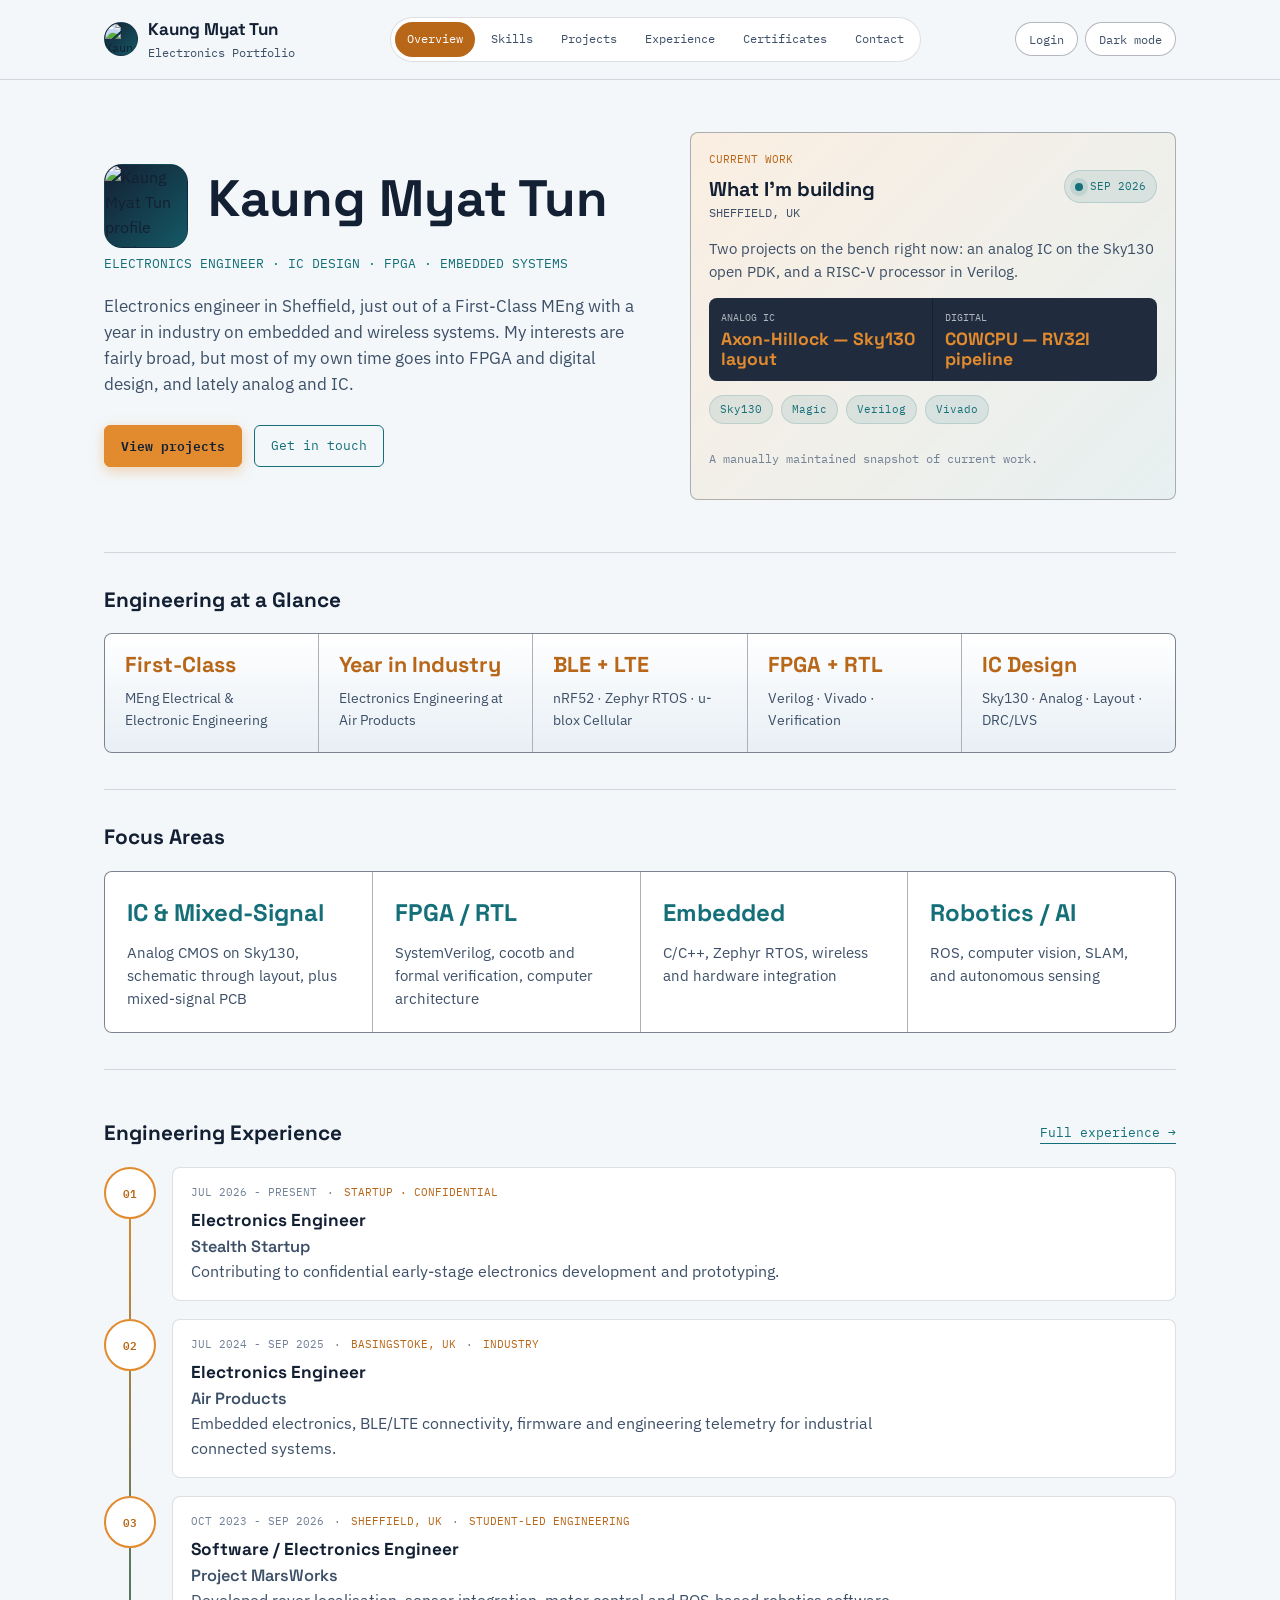
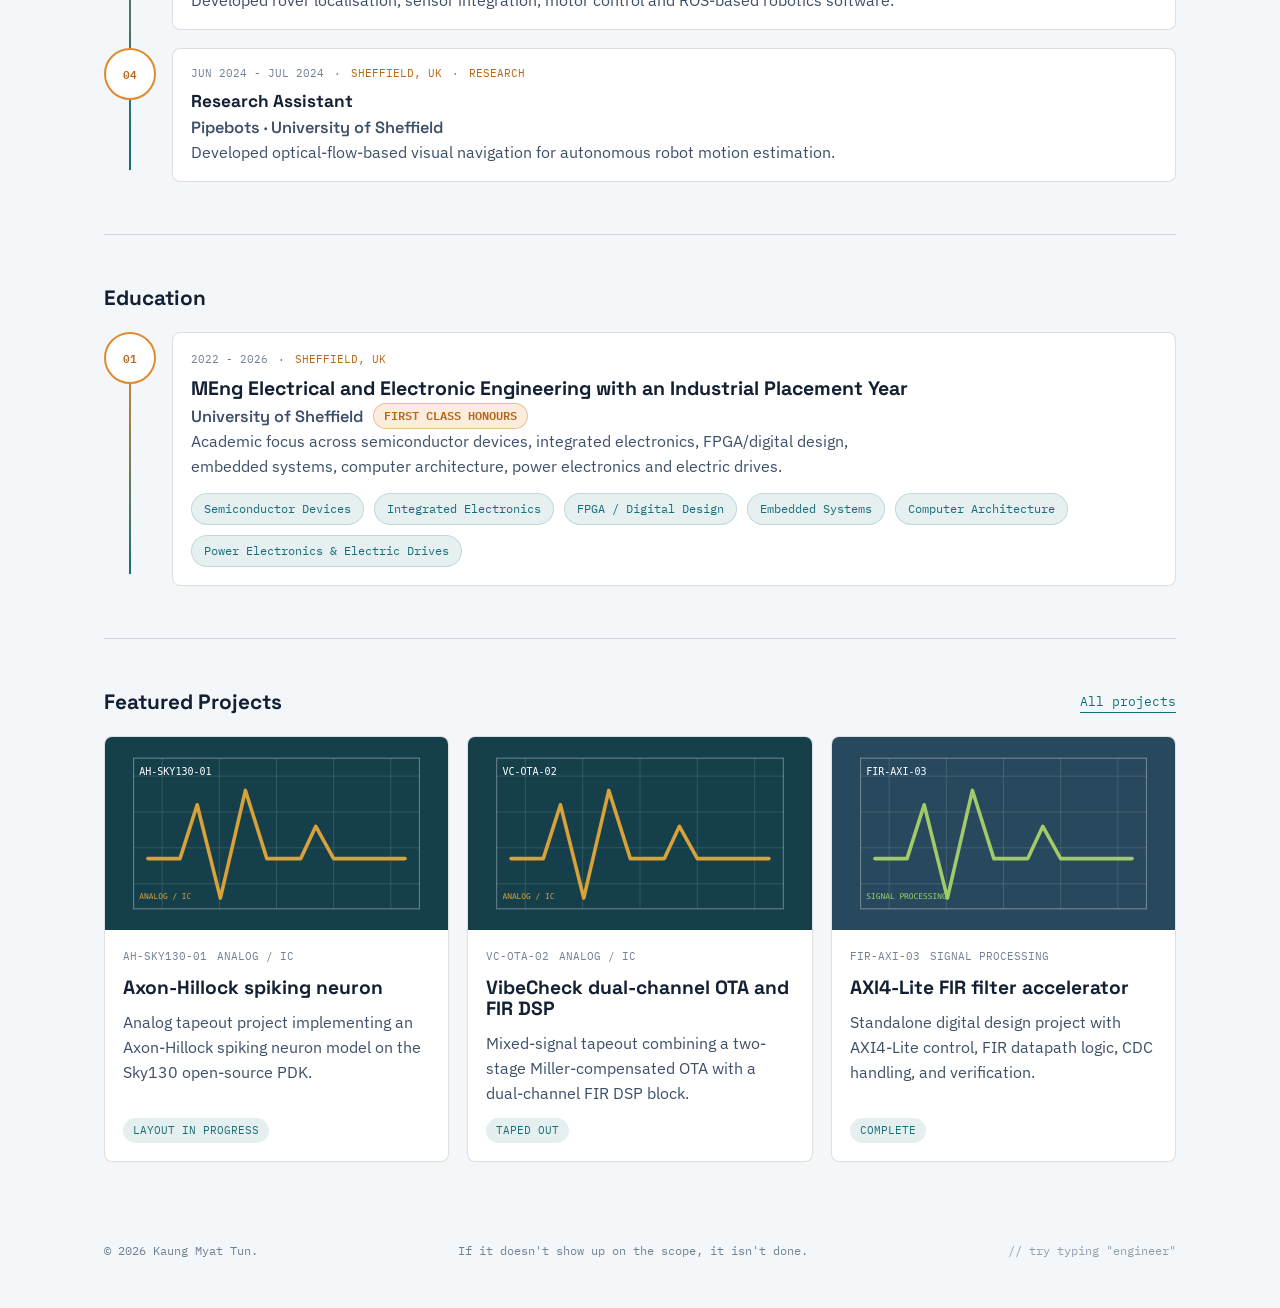
==== index.html @ 473388eb "Update portfolio website" ====
<!DOCTYPE html>
<html lang="en">
<head>
<meta charset="UTF-8">
<script>
  (function () {
    var stored = localStorage.getItem("portfolio-theme");
    var prefersDark = window.matchMedia && window.matchMedia("(prefers-color-scheme: dark)").matches;
    document.documentElement.setAttribute("data-theme", stored || (prefersDark ? "dark" : "light"));
    if (localStorage.getItem("portfolio-engineer-mode") === "true") {
      document.documentElement.setAttribute("data-engineer-mode", "true");
    }
  })();
</script>
<meta name="viewport" content="width=device-width, initial-scale=1.0">
<title>Kaung Myat Tun | Electronics & Embedded Systems Engineer</title>
<meta name="description" content="Portfolio of Kaung Myat Tun: embedded electronics, PCB hardware, intelligent sensing, FPGA, and AI/data systems.">
<link rel="icon" id="favicon" href="">
<link rel="preconnect" href="https://fonts.googleapis.com">
<link rel="preconnect" href="https://fonts.gstatic.com" crossorigin>
<link href="https://fonts.googleapis.com/css2?family=Space+Grotesk:wght@400;500;600;700&family=IBM+Plex+Sans:wght@400;500;600&family=IBM+Plex+Mono:wght@400;500;600&display=swap" rel="stylesheet">
<link rel="stylesheet" href="style.css">
<script type="speculationrules">
{
  "prerender": [
    {
      "where": {
        "and": [
          { "href_matches": "/*" },
          { "not": { "href_matches": "/admin/*" } }
        ]
      },
      "eagerness": "moderate"
    }
  ]
}
</script>
</head>
<body data-page="overview">

<header class="masthead">
  <div class="masthead-inner">
    <a class="brand" href="index.html">
      <span class="brand-avatar">
        <img class="profile-photo" src="" alt="" data-profile-hero-photo hidden>
        <span class="profile-photo-placeholder" data-profile-hero-initials>KMT</span>
      </span>
      <span class="brand-text">
        <span class="part-number">Kaung Myat Tun</span>
        <span>Electronics Portfolio</span>
      </span>
    </a>
    <nav class="tab-nav" aria-label="Primary portfolio pages">
      <a class="nav-tab" href="index.html" data-page-link="overview">Overview</a>
      <a class="nav-tab" href="skills.html" data-page-link="skills">Skills</a>
      <a class="nav-tab" href="projects.html" data-page-link="projects">Projects</a>
      <a class="nav-tab" href="experience.html" data-page-link="experience">Experience</a>
      <a class="nav-tab" href="certificates.html" data-page-link="certificates">Certificates</a>
      <a class="nav-tab" href="contact.html" data-page-link="contact">Contact</a>
    </nav>
    <div class="masthead-right">
      <button type="button" class="theme-toggle" data-theme-toggle aria-pressed="false">Dark mode</button>
    </div>
  </div>
</header>

<main>
  <section class="section section-hero">
    <div class="hero-grid">
      <div class="hero-copy">
        <div class="hero-name-row">
          <span class="hero-avatar">
            <img class="profile-photo" src="" alt="" data-profile-hero-photo hidden>
            <span class="profile-photo-placeholder" data-profile-hero-initials>KMT</span>
            <label class="photo-upload-btn photo-upload-btn-compact" data-hero-photo-upload-btn hidden>
              &#9998;
              <input type="file" accept="image/*" data-hero-photo-upload>
            </label>
          </span>
          <h1 data-profile-name>Kaung Myat Tun</h1>
        </div>
        <span class="upload-status" data-hero-photo-status></span>
        <p class="role" data-profile-role>Electronics Engineer · IC Design · FPGA · Embedded Systems</p>
        <p class="lede" data-profile-summary>
          Electronics engineer in Sheffield, just out of a First-Class MEng with a year in industry on
          embedded and wireless systems. My interests are fairly broad, but most of my own time goes into
          FPGA and digital design, and lately analog and IC.
        </p>
        <p class="lede lede-why" data-profile-why></p>
        <div class="hero-actions">
          <a href="projects.html" class="btn btn-primary">View projects</a>
          <a href="contact.html" class="btn btn-ghost">Get in touch</a>
        </div>
      </div>
      <div class="hero-signal-card">
        <div class="monitor-header">
          <div class="signal-profile-copy">
            <span class="feature-tag">Current work</span>
            <h2>What I&rsquo;m building</h2>
            <p data-profile-location>Sheffield, UK</p>
          </div>
          <div class="monitor-status">
            <span class="status-dot"></span>
            <span>Sep 2026</span>
          </div>
        </div>

        <p class="hero-card-lede">Two projects on the bench right now: an analog IC on the Sky130 open PDK, and a RISC-V processor in Verilog.</p>

        <div class="telemetry-panel telemetry-panel-grid">
          <div class="telemetry-row">
            <span>Analog IC</span>
            <strong>Axon-Hillock &mdash; Sky130 layout</strong>
          </div>
          <div class="telemetry-row">
            <span>Digital</span>
            <strong>COWCPU &mdash; RV32I pipeline</strong>
          </div>
        </div>

        <div class="monitor-stack">
          <span>Sky130</span>
          <span>Magic</span>
          <span>Verilog</span>
          <span>Vivado</span>
        </div>
        <p class="table-footnote">A manually maintained snapshot of current work.</p>
      </div>
    </div>
  </section>

  <section class="section section-compact">
    <h2>Engineering at a Glance</h2>
    <div class="proof-strip">
      <article class="proof-item">
        <span class="proof-value">First-Class</span>
        <span class="proof-label">MEng Electrical &amp; Electronic Engineering</span>
      </article>
      <article class="proof-item">
        <span class="proof-value">Year in Industry</span>
        <span class="proof-label">Electronics Engineering at Air Products</span>
      </article>
      <article class="proof-item">
        <span class="proof-value">BLE + LTE</span>
        <span class="proof-label">nRF52 &middot; Zephyr RTOS &middot; u-blox Cellular</span>
      </article>
      <article class="proof-item">
        <span class="proof-value">FPGA + RTL</span>
        <span class="proof-label">Verilog &middot; Vivado &middot; Verification</span>
      </article>
      <article class="proof-item">
        <span class="proof-value">IC Design</span>
        <span class="proof-label">Sky130 &middot; Analog &middot; Layout &middot; DRC/LVS</span>
      </article>
    </div>
  </section>

  <section class="section section-compact">
    <h2>Focus Areas</h2>
    <div class="metrics-grid">
      <article class="metric">
        <span class="metric-value">IC &amp; Mixed-Signal</span>
        <span class="metric-label">Analog CMOS on Sky130, schematic through layout, plus mixed-signal PCB</span>
      </article>
      <article class="metric">
        <span class="metric-value">FPGA / RTL</span>
        <span class="metric-label">SystemVerilog, cocotb and formal verification, computer architecture</span>
      </article>
      <article class="metric">
        <span class="metric-value">Embedded</span>
        <span class="metric-label">C/C++, Zephyr RTOS, wireless and hardware integration</span>
      </article>
      <article class="metric">
        <span class="metric-value">Robotics / AI</span>
        <span class="metric-label">ROS, computer vision, SLAM, and autonomous sensing</span>
      </article>
    </div>
  </section>

  <section class="section">
    <div class="section-head">
      <div>
        <h2>Engineering Experience</h2>
      </div>
      <a class="inline-link" href="experience.html">Full experience &rarr;</a>
    </div>
    <div class="timeline-list timeline-list-compact" data-overview-timeline></div>
  </section>

  <section class="section">
    <div class="section-head">
      <div>
        <h2>Education</h2>
      </div>
    </div>
    <div class="timeline-list" data-education-list></div>
  </section>

  <section class="section">
    <div class="section-head">
      <div>
        <h2>Featured Projects</h2>
      </div>
      <a class="inline-link" href="projects.html">All projects</a>
    </div>
    <div class="project-grid project-grid-compact" data-featured-projects></div>
  </section>
</main>

<footer class="footer">
  <span>&copy; 2026 Kaung Myat Tun.</span>
  <span>If it doesn't show up on the scope, it isn't done.</span>
  <span class="footer-hint">// try typing "engineer"</span>
</footer>

<script src="data.js"></script>
<script src="script.js"></script>
</body>
</html>
---- style.css ----
:root {
  --bg: #F3F7FA;
  --surface: #FFFFFF;
  --surface-2: #E8EFF5;
  --ink: #132033;
  --ink-soft: #3D5068;
  --muted: #728196;
  --line: rgba(22, 32, 51, 0.14);
  --line-strong: rgba(22, 32, 51, 0.32);
  --accent: #E28A2E;
  --accent-deep: #B86618;
  --teal: #156F78;
  --danger: #A94332;
  --scope-bg: #EDF4F7;
  --panel-dark: #132033;
  --panel-ink: #F3F7FA;
  --max-width: 1120px;
  --font-display: "Space Grotesk", sans-serif;
  --font-body: "IBM Plex Sans", sans-serif;
  --font-mono: "IBM Plex Mono", monospace;
  color-scheme: light;
}

@media (prefers-color-scheme: dark) {
  :root:not([data-theme="light"]) {
    --bg: #0A0F1A;
    --surface: #101827;
    --surface-2: #182238;
    --ink: #E7EEF6;
    --ink-soft: #AEBBCF;
    --muted: #7C8AA0;
    --line: rgba(231, 238, 246, 0.1);
    --line-strong: rgba(231, 238, 246, 0.24);
    --accent: #F2A93C;
    --accent-deep: #F0A020;
    --teal: #4DD0C7;
    --danger: #E2695A;
    --scope-bg: #0C1524;
    color-scheme: dark;
  }
}

:root[data-theme="dark"] {
  --bg: #0A0F1A;
  --surface: #101827;
  --surface-2: #182238;
  --ink: #E7EEF6;
  --ink-soft: #AEBBCF;
  --muted: #7C8AA0;
  --line: rgba(231, 238, 246, 0.1);
  --line-strong: rgba(231, 238, 246, 0.24);
  --accent: #F2A93C;
  --accent-deep: #F0A020;
  --teal: #4DD0C7;
  --danger: #E2695A;
  --scope-bg: #0C1524;
  color-scheme: dark;
}

:root[data-engineer-mode="true"] {
  --bg: #05070A;
  --surface: #0A120C;
  --surface-2: #0F1A11;
  --ink: #6FFFA6;
  --ink-soft: #4CD98A;
  --muted: #2E8F5C;
  --line: rgba(111, 255, 166, 0.18);
  --line-strong: rgba(111, 255, 166, 0.4);
  --accent: #6FFFA6;
  --accent-deep: #35C77A;
  --teal: #4CD98A;
  --danger: #FF5C5C;
  --scope-bg: #050A06;
  --panel-dark: #05070A;
  --panel-ink: #6FFFA6;
  color-scheme: dark;
}

:root[data-engineer-mode="true"] body,
:root[data-engineer-mode="true"] h1,
:root[data-engineer-mode="true"] h2,
:root[data-engineer-mode="true"] h3 {
  font-family: var(--font-mono);
}

.engineer-scanlines {
  background: repeating-linear-gradient(
    0deg,
    rgba(0, 0, 0, 0.18) 0px,
    rgba(0, 0, 0, 0.18) 1px,
    transparent 1px,
    transparent 2px
  );
  inset: 0;
  opacity: 0;
  pointer-events: none;
  position: fixed;
  transition: opacity 0.2s ease;
  z-index: 9998;
}

:root[data-engineer-mode="true"] .engineer-scanlines {
  opacity: 1;
}

.engineer-exit {
  background: var(--panel-dark);
  border: 1px solid rgba(111, 255, 166, 0.4);
  border-radius: 999px;
  bottom: 20px;
  color: var(--panel-ink);
  cursor: pointer;
  display: none;
  font-family: var(--font-mono);
  font-size: 12px;
  padding: 9px 16px;
  position: fixed;
  right: 20px;
  z-index: 9999;
}

:root[data-engineer-mode="true"] .engineer-exit {
  display: inline-flex;
}

.engineer-boot-overlay {
  align-items: center;
  background: #05070A;
  color: #6FFFA6;
  display: flex;
  flex-direction: column;
  font-family: var(--font-mono);
  font-size: 14px;
  gap: 6px;
  inset: 0;
  justify-content: center;
  position: fixed;
  z-index: 10000;
}

.engineer-boot-overlay p {
  margin: 0;
}

body {
  transition: background-color 0.15s ease, color 0.15s ease;
}

/* Smooth cross-fade between full page navigations (Overview -> Skills ->
   Projects etc.) on browsers that support it. No JS, no SPA rewrite --
   unsupported browsers just get the normal instant navigation, same as
   before. */
@view-transition {
  navigation: auto;
}

::view-transition-old(root),
::view-transition-new(root) {
  animation-duration: 0.22s;
  animation-timing-function: ease;
}

* {
  box-sizing: border-box;
}

[hidden] {
  display: none !important;
}

.sr-only {
  border: 0;
  clip: rect(0, 0, 0, 0);
  height: 1px;
  margin: -1px;
  overflow: hidden;
  padding: 0;
  position: absolute;
  width: 1px;
}

html {
  scroll-behavior: smooth;
}

body {
  margin: 0;
  background: var(--bg);
  color: var(--ink);
  font-family: var(--font-body);
  font-size: 16px;
  line-height: 1.55;
  -webkit-font-smoothing: antialiased;
}

img {
  max-width: 100%;
}

a {
  color: var(--teal);
  text-decoration: none;
  border-bottom: 1px solid currentColor;
}

a:hover {
  color: var(--accent-deep);
}

a:focus-visible,
button:focus-visible,
input:focus-visible,
textarea:focus-visible,
select:focus-visible {
  outline: 2px solid var(--accent);
  outline-offset: 3px;
}

.masthead {
  background: color-mix(in srgb, var(--bg) 94%, transparent);
  border-bottom: 1px solid var(--line);
  position: sticky;
  top: 0;
  z-index: 20;
  backdrop-filter: blur(12px);
}

.masthead-inner {
  max-width: var(--max-width);
  margin: 0 auto;
  padding: 16px 24px;
  display: flex;
  align-items: center;
  justify-content: space-between;
  gap: 22px;
  font-family: var(--font-mono);
  font-size: 12px;
  color: var(--ink-soft);
}

.brand {
  align-items: center;
  display: flex;
  gap: 10px;
  color: var(--ink);
  border: 0;
  min-width: 190px;
}

.brand-avatar {
  aspect-ratio: 1;
  background:
    linear-gradient(135deg, rgba(19, 32, 51, 0.94), rgba(21, 111, 120, 0.72)),
    var(--panel-dark);
  border: 1px solid var(--line);
  border-radius: 999px;
  display: grid;
  flex: 0 0 auto;
  grid-template-columns: 1fr;
  grid-template-rows: 1fr;
  overflow: hidden;
  place-items: center;
  width: 34px;
}

.brand-avatar .profile-photo {
  grid-area: 1 / 1;
  height: 100%;
  object-fit: cover;
  width: 100%;
}

.brand-avatar .profile-photo-placeholder {
  border-color: rgba(255, 255, 255, 0.34);
  color: var(--panel-ink);
  font-size: 0.7rem;
  grid-area: 1 / 1;
  height: 100%;
  width: 100%;
}

.brand-text {
  display: flex;
  flex-direction: column;
  gap: 2px;
}

.brand-text span:last-child {
  color: var(--ink-soft);
}

.part-number {
  font-family: var(--font-display);
  font-size: 17px;
  font-weight: 700;
}

.masthead-mid {
  color: var(--muted);
  text-align: center;
}

.masthead-right a {
  border: 1px solid var(--line-strong);
  border-radius: 999px;
  color: var(--ink-soft);
  display: inline-flex;
  min-height: 34px;
  align-items: center;
  padding: 7px 13px;
}

.tab-nav {
  margin: 0;
  padding: 4px;
  display: flex;
  gap: 4px;
  overflow-x: auto;
  border: 1px solid var(--line);
  border-radius: 999px;
  background: var(--surface);
  scrollbar-width: thin;
}

.nav-tab {
  border: 0;
  border-radius: 999px;
  color: var(--ink-soft);
  display: block;
  flex: 0 0 auto;
  font-family: var(--font-mono);
  font-size: 12px;
  padding: 8px 12px;
  transition: background-color 0.15s ease, color 0.15s ease;
}

.nav-tab:hover {
  background: var(--surface-2);
  color: var(--ink);
}

.nav-tab.active,
.nav-tab[aria-current="page"] {
  background: var(--accent-deep);
  color: var(--surface);
}

main {
  max-width: var(--max-width);
  margin: 0 auto;
  padding: 0 24px;
}

.section {
  padding: 52px 0;
  border-bottom: 1px solid var(--line);
}

.section:last-child {
  border-bottom: 0;
}

.section-compact {
  padding: 36px 0;
}

.section-head {
  display: flex;
  align-items: center;
  justify-content: space-between;
  gap: 18px;
  margin-bottom: 22px;
}

h1,
h2,
h3 {
  font-family: var(--font-display);
  line-height: 1.1;
}

h1 {
  font-size: 3.2rem;
  margin: 0 0 14px;
}

.hero-name-row {
  align-items: center;
  display: flex;
  gap: 20px;
}

.hero-name-row h1 {
  margin: 0 0 14px;
}

.hero-avatar {
  aspect-ratio: 1;
  background:
    linear-gradient(135deg, rgba(19, 32, 51, 0.94), rgba(21, 111, 120, 0.72)),
    var(--panel-dark);
  border: 1px solid var(--line);
  border-radius: 18px;
  display: grid;
  flex: 0 0 auto;
  grid-template-columns: 1fr;
  grid-template-rows: 1fr;
  overflow: hidden;
  place-items: center;
  position: relative;
  width: 84px;
}

.hero-avatar .profile-photo {
  grid-area: 1 / 1;
  height: 100%;
  object-fit: cover;
  width: 100%;
}

.hero-avatar .profile-photo-placeholder {
  border-color: rgba(255, 255, 255, 0.34);
  border-radius: 14px;
  color: var(--panel-ink);
  font-size: 1.7rem;
  grid-area: 1 / 1;
  height: 100%;
  width: 100%;
}

h2 {
  font-size: 1.3rem;
  margin: 0;
}

.section > h2:first-child {
  margin-bottom: 22px;
}

h3 {
  font-size: 1.05rem;
  margin: 0;
}

.page-intro {
  max-width: 780px;
}

.role {
  color: var(--teal);
  font-family: var(--font-mono);
  font-size: 13px;
  margin: 0 0 20px;
  text-transform: uppercase;
}

.lede {
  color: var(--ink-soft);
  font-size: 1.04rem;
  margin: 0 0 28px;
  max-width: 66ch;
}

.lede-why {
  border-left: 3px solid rgba(226, 138, 46, 0.45);
  color: var(--ink);
  font-style: italic;
  padding-left: 14px;
}

.timeline-next {
  border-left: 3px solid rgba(21, 111, 120, 0.45);
  color: var(--ink-soft);
  margin: 18px 0 0;
  max-width: 72ch;
  padding-left: 14px;
}

.theme-toggle {
  align-items: center;
  background: var(--surface);
  border: 1px solid var(--line-strong);
  border-radius: 999px;
  color: var(--ink-soft);
  cursor: pointer;
  display: inline-flex;
  font-family: var(--font-mono);
  font-size: 12px;
  gap: 6px;
  min-height: 34px;
  padding: 7px 13px;
}

.theme-toggle:hover {
  background: var(--surface-2);
  color: var(--ink);
}

.hero-grid {
  display: grid;
  grid-template-columns: minmax(0, 1.05fr) minmax(320px, 0.95fr);
  gap: 48px;
  align-items: center;
}

.hero-actions,
.form-actions,
.admin-actions {
  display: flex;
  gap: 12px;
  flex-wrap: wrap;
  align-items: center;
}

.btn {
  appearance: none;
  background: transparent;
  border: 1.5px solid var(--teal);
  border-radius: 6px;
  color: var(--teal);
  cursor: pointer;
  display: inline-flex;
  align-items: center;
  justify-content: center;
  font-family: var(--font-mono);
  font-size: 13px;
  min-height: 42px;
  padding: 10px 16px;
}

.btn-primary {
  background: var(--accent);
  border-color: var(--accent);
  box-shadow: 0 4px 14px rgba(226, 138, 46, 0.35);
  color: var(--panel-dark);
  font-weight: 600;
}

.btn-primary:hover {
  background: var(--teal);
  border-color: var(--teal);
  box-shadow: 0 4px 14px rgba(21, 111, 120, 0.35);
  color: var(--surface);
}

.btn-ghost:hover {
  border-color: var(--teal);
  color: var(--teal);
}

.btn-small {
  font-size: 12px;
  min-height: 34px;
  padding: 7px 11px;
}

.btn-danger {
  border-color: var(--danger);
  color: var(--danger);
}

.btn-danger:hover {
  background: var(--danger);
  color: var(--surface);
}

.inline-link {
  color: var(--teal);
  font-family: var(--font-mono);
  font-size: 13px;
}

.hero-scope {
  background: var(--surface);
  border: 1.5px solid var(--line-strong);
  border-radius: 6px;
  padding: 14px 16px 16px;
}

.hero-profile-card {
  background:
    linear-gradient(135deg, rgba(226, 138, 46, 0.13), rgba(21, 111, 120, 0.1)),
    var(--surface);
  border: 1px solid var(--line-strong);
  border-radius: 8px;
  display: grid;
  gap: 20px;
  padding: 20px;
}

.profile-photo-frame {
  aspect-ratio: 4 / 3;
  background:
    linear-gradient(135deg, rgba(19, 32, 51, 0.92), rgba(21, 111, 120, 0.76)),
    var(--panel-dark);
  border: 1px solid var(--line);
  border-radius: 8px;
  display: grid;
  overflow: hidden;
  place-items: center;
}

.profile-photo {
  display: block;
  height: 100%;
  object-fit: cover;
  width: 100%;
}

.profile-photo-placeholder {
  align-items: center;
  border: 1px solid rgba(255, 255, 255, 0.28);
  border-radius: 999px;
  color: var(--panel-ink);
  display: flex;
  font-family: var(--font-display);
  font-size: clamp(2.6rem, 8vw, 5rem);
  font-weight: 700;
  height: 44%;
  justify-content: center;
  letter-spacing: 0;
  width: 44%;
}

.profile-card-body {
  display: grid;
  gap: 12px;
}

.profile-card-body h2 {
  font-size: 1.55rem;
}

.profile-card-body p {
  color: var(--ink-soft);
  margin: 0;
}

.profile-facts {
  display: flex;
  flex-wrap: wrap;
  gap: 8px;
}

.profile-facts span {
  background: rgba(21, 111, 120, 0.1);
  border: 1px solid rgba(21, 111, 120, 0.16);
  border-radius: 999px;
  color: var(--teal);
  font-family: var(--font-mono);
  font-size: 11px;
  padding: 5px 10px;
}

.hero-signal-card {
  background:
    linear-gradient(135deg, rgba(226, 138, 46, 0.14), rgba(21, 111, 120, 0.1)),
    var(--surface);
  border: 1px solid var(--line-strong);
  border-radius: 8px;
  display: grid;
  gap: 14px;
  padding: 18px;
}

.monitor-header {
  align-items: center;
  display: grid;
  grid-template-columns: minmax(0, 1fr) auto;
  gap: 14px;
}

.signal-profile-copy {
  min-width: 0;
}

.signal-profile-copy h2 {
  font-size: 1.25rem;
  margin-bottom: 4px;
}

.signal-profile-copy p {
  color: var(--ink-soft);
  font-family: var(--font-mono);
  font-size: 12px;
  margin: 0;
  text-transform: uppercase;
}

.monitor-status {
  align-items: center;
  background: rgba(21, 111, 120, 0.1);
  border: 1px solid rgba(21, 111, 120, 0.18);
  border-radius: 999px;
  color: var(--teal);
  display: inline-flex;
  font-family: var(--font-mono);
  font-size: 11px;
  gap: 7px;
  padding: 7px 10px;
  text-transform: uppercase;
  white-space: nowrap;
}

.status-dot {
  background: var(--teal);
  border-radius: 999px;
  box-shadow: 0 0 0 5px rgba(21, 111, 120, 0.12);
  display: block;
  height: 8px;
  width: 8px;
}

.system-flow {
  background: rgba(19, 32, 51, 0.04);
  border: 1px solid var(--line);
  border-radius: 8px;
  display: grid;
  gap: 1px;
  grid-template-columns: repeat(5, minmax(0, 1fr));
  overflow: hidden;
}

.system-node {
  background: var(--surface);
  display: grid;
  gap: 3px;
  min-height: 82px;
  padding: 13px 12px;
  position: relative;
}

.system-node::after {
  background: var(--line);
  content: "";
  height: 2px;
  position: absolute;
  right: -1px;
  top: 50%;
  width: 12px;
}

.system-node:last-child::after {
  display: none;
}

.system-node span {
  color: var(--accent-deep);
  font-family: var(--font-mono);
  font-size: 10px;
}

.system-node strong {
  color: var(--ink);
  font-family: var(--font-display);
  font-size: 1rem;
}

.system-node em {
  color: var(--muted);
  font-family: var(--font-mono);
  font-size: 10px;
  font-style: normal;
  text-transform: uppercase;
}

.system-node.active {
  background: linear-gradient(180deg, rgba(226, 138, 46, 0.14), rgba(21, 111, 120, 0.08)), var(--surface);
}

.system-node.active strong {
  color: var(--accent-deep);
}

.monitor-grid {
  display: grid;
  grid-template-columns: minmax(160px, 0.46fr) minmax(0, 1fr);
  gap: 14px;
  align-items: stretch;
}

.hero-card-lede {
  color: var(--ink-soft);
  font-size: 0.95rem;
  margin: 0;
}

.telemetry-panel {
  background: var(--panel-dark);
  border-radius: 8px;
  color: var(--panel-ink);
  display: grid;
  gap: 1px;
  overflow: hidden;
}

.telemetry-panel-grid {
  grid-template-columns: repeat(2, minmax(0, 1fr));
}

@media (max-width: 560px) {
  .telemetry-panel-grid {
    grid-template-columns: 1fr;
  }
}

.telemetry-row {
  background: rgba(255, 255, 255, 0.055);
  display: grid;
  gap: 5px;
  min-height: 64px;
  padding: 12px;
}

.telemetry-row span {
  color: rgba(243, 247, 250, 0.68);
  font-family: var(--font-mono);
  font-size: 10px;
  text-transform: uppercase;
}

.telemetry-row strong {
  color: var(--accent);
  font-family: var(--font-display);
  font-size: 1.1rem;
  line-height: 1.1;
}

.signal-panel {
  background: var(--surface);
  border: 1px solid var(--line);
  border-radius: 8px;
  padding: 13px;
}

.signal-panel-head {
  color: var(--muted);
  display: flex;
  justify-content: space-between;
  gap: 12px;
  font-family: var(--font-mono);
  font-size: 11px;
  margin-bottom: 10px;
  text-transform: uppercase;
}

.signal-panel-head span:last-child {
  color: var(--accent-deep);
  font-weight: 600;
}

.signal-visual {
  aspect-ratio: 16 / 9;
  border: 1px solid var(--line-strong);
  border-radius: 8px;
  display: block;
  width: 100%;
}

.live-wave {
  fill: none;
  filter: drop-shadow(0 0 3px rgba(226, 138, 46, 0.35));
  stroke: var(--accent);
  stroke-linecap: round;
  stroke-linejoin: round;
  stroke-width: 3;
}

.live-wave-fill {
  fill: rgba(226, 138, 46, 0.12);
}

.spectrum-bar {
  fill: url(#signal-fill);
  opacity: 0.82;
}

.signal-metrics {
  color: var(--ink-soft);
  display: flex;
  flex-wrap: wrap;
  gap: 8px;
  font-family: var(--font-mono);
  font-size: 11px;
  justify-content: space-between;
  margin-top: 10px;
  text-transform: uppercase;
}

.monitor-stack {
  display: flex;
  flex-wrap: wrap;
  gap: 8px;
}

.monitor-stack span {
  background: rgba(21, 111, 120, 0.1);
  border: 1px solid rgba(21, 111, 120, 0.16);
  border-radius: 999px;
  color: var(--teal);
  font-family: var(--font-mono);
  font-size: 11px;
  padding: 5px 10px;
}

.scope-label {
  color: var(--muted);
  font-family: var(--font-mono);
  font-size: 11px;
  margin-bottom: 9px;
}

.scope {
  aspect-ratio: 2 / 1;
  border: 1px solid var(--line-strong);
  display: block;
  width: 100%;
}

.spike-trace {
  filter: drop-shadow(0 0 2px rgba(201, 130, 45, 0.45));
}

.scope-readout {
  color: var(--ink-soft);
  display: flex;
  justify-content: space-between;
  font-family: var(--font-mono);
  font-size: 12px;
  margin-top: 10px;
}

#vm-readout,
.scope-status,
.scope-status.firing {
  color: var(--accent-deep);
  font-weight: 600;
}

.metrics-grid {
  display: grid;
  grid-template-columns: repeat(4, minmax(0, 1fr));
  gap: 1px;
  background: var(--line-strong);
  border: 1px solid var(--line-strong);
  border-radius: 8px;
  overflow: hidden;
}

.metric {
  background: var(--surface);
  min-height: 126px;
  padding: 22px;
}

.metric-value {
  color: var(--teal);
  display: block;
  font-family: var(--font-display);
  font-size: 1.5rem;
  font-weight: 700;
  margin-bottom: 10px;
}

.metric-label {
  color: var(--ink-soft);
  display: block;
  font-size: 0.93rem;
}

.proof-strip {
  display: grid;
  grid-template-columns: repeat(5, minmax(0, 1fr));
  gap: 1px;
  background: var(--line-strong);
  border: 1px solid var(--line-strong);
  border-radius: 8px;
  overflow: hidden;
}

.proof-item {
  background: linear-gradient(180deg, var(--surface) 0%, var(--surface-2) 100%);
  min-height: 112px;
  padding: 20px;
}

.proof-value {
  color: var(--accent-deep);
  display: block;
  font-family: var(--font-display);
  font-size: 1.35rem;
  font-weight: 700;
  line-height: 1.05;
  margin-bottom: 10px;
  overflow-wrap: anywhere;
}

.proof-label {
  color: var(--ink-soft);
  display: block;
  font-size: 0.9rem;
}

.features-grid {
  display: grid;
  grid-template-columns: repeat(3, minmax(0, 1fr));
  gap: 1px;
  background: var(--line-strong);
  border: 1px solid var(--line-strong);
  border-radius: 8px;
  overflow: hidden;
}

.feature {
  background: var(--surface);
  min-height: 136px;
  padding: 22px;
}

.feature-tag {
  color: var(--accent-deep);
  display: block;
  font-family: var(--font-mono);
  font-size: 11px;
  margin-bottom: 10px;
  text-transform: uppercase;
}

.feature p {
  color: var(--ink-soft);
  margin: 0;
}

.skill-map-card {
  background: var(--surface);
  border: 1px solid var(--line);
  border-radius: 8px;
  display: grid;
  grid-template-columns: minmax(340px, 420px) minmax(240px, 320px);
  justify-content: space-between;
  gap: 24px;
  align-items: center;
  padding: 24px;
}

.skill-radar-wrap {
  position: relative;
  width: 100%;
  min-width: 0;
}

.skill-radar {
  display: block;
  overflow: visible;
  width: 100%;
}

.skill-radar-ring {
  fill: none;
  stroke: var(--line);
  stroke-width: 1;
}

.skill-radar-axis {
  stroke: var(--line-strong);
  stroke-width: 1;
}

.skill-radar-shape {
  fill: rgba(18, 100, 106, 0.18);
  stroke: var(--teal);
  stroke-width: 3;
}

.skill-radar-label {
  position: absolute;
  transform: translate(-50%, -50%);
  width: max-content;
  text-align: center;
  white-space: nowrap;
  line-height: 1.3;
  padding: 4px 10px;
  border-radius: 999px;
  background: color-mix(in srgb, var(--teal) 16%, var(--surface));
  border: 1px solid var(--teal);
  color: var(--teal);
  font-family: var(--font-mono);
  font-weight: 700;
  font-size: 12px;
  pointer-events: none;
}

.skill-radar-label[data-anchor="start"] {
  transform: translate(4px, -50%);
}

.skill-radar-label[data-anchor="end"] {
  transform: translate(calc(-100% - 4px), -50%);
}

.skill-map-legend {
  display: grid;
  gap: 12px;
  max-width: 340px;
}

.skill-map-row {
  align-items: center;
  display: grid;
  grid-template-columns: minmax(0, 1fr) 118px;
  gap: 14px;
  color: var(--ink-soft);
  font-family: var(--font-mono);
  font-size: 12px;
}

.toolkit {
  display: grid;
  gap: 18px;
}

.toolkit-tabs {
  border: 1px solid var(--line-strong);
  border-radius: 8px;
  display: flex;
  max-width: 100%;
  overflow-x: auto;
  scrollbar-width: thin;
}

.toolkit-tab {
  appearance: none;
  background: var(--surface);
  border: 0;
  border-right: 1px solid var(--line);
  color: var(--ink-soft);
  cursor: pointer;
  flex: 0 0 auto;
  font-family: var(--font-mono);
  font-size: 12px;
  padding: 11px 14px;
  text-transform: uppercase;
  transition: background-color 0.15s ease, color 0.15s ease;
}

.toolkit-tab:last-child {
  border-right: 0;
}

.toolkit-tab:hover {
  background: var(--surface-2);
  color: var(--ink);
}

.toolkit-tab.active {
  background: var(--accent-deep);
  color: var(--surface);
}

.toolkit-panels {
  min-height: 260px;
}

.toolkit-panel {
  background: var(--surface);
  border: 1px solid var(--line);
  border-radius: 8px;
  display: grid;
  grid-template-columns: minmax(260px, 0.75fr) minmax(0, 1.25fr);
  gap: 24px;
  padding: 24px;
}

.toolkit-copy h2 {
  font-size: 1.35rem;
  margin-bottom: 10px;
}

.toolkit-copy p {
  color: var(--ink-soft);
  margin: 0;
}

.toolkit-context {
  border-left: 3px solid rgba(226, 138, 46, 0.45);
  margin-top: 14px !important;
  padding-left: 12px;
}

.tool-chip-grid {
  align-content: start;
  display: flex;
  flex-wrap: wrap;
  gap: 10px;
}

.tool-chip {
  background: rgba(21, 111, 120, 0.1);
  border: 1px solid rgba(21, 111, 120, 0.18);
  border-radius: 999px;
  color: var(--teal);
  display: inline-flex;
  font-family: var(--font-mono);
  font-size: 12px;
  line-height: 1;
  padding: 9px 12px;
}

.toolkit-edit-list {
  display: grid;
  gap: 18px;
}

.toolkit-panel-editable {
  position: relative;
}

.toolkit-panel-editable [data-tool-chip-add] {
  grid-column: 1 / -1;
  justify-self: start;
}

.tool-chip-editable {
  align-items: center;
  gap: 6px;
  padding-right: 8px;
}

.tool-chip-editable .editable-field {
  min-width: 20px;
}

.tool-chip-remove {
  align-items: center;
  background: transparent;
  border: 0;
  border-radius: 999px;
  color: var(--teal);
  cursor: pointer;
  display: flex;
  font-size: 13px;
  height: 16px;
  justify-content: center;
  line-height: 1;
  width: 16px;
}

.tool-chip-remove:hover {
  background: var(--danger);
  color: var(--surface);
}

.github-panel {
  display: grid;
  gap: 18px;
}

.github-stats {
  display: flex;
  flex-wrap: wrap;
  gap: 10px;
}

.github-stats span {
  background: rgba(21, 111, 120, 0.1);
  border: 1px solid rgba(21, 111, 120, 0.18);
  border-radius: 999px;
  color: var(--teal);
  font-family: var(--font-mono);
  font-size: 12px;
  padding: 6px 12px;
}

.github-repo-list {
  display: grid;
  gap: 12px;
}

.github-repo {
  background: var(--surface);
  border: 1px solid var(--line);
  border-radius: 8px;
  display: grid;
  gap: 6px;
  padding: 16px 18px;
}

.github-repo-head {
  align-items: center;
  display: flex;
  flex-wrap: wrap;
  gap: 12px;
  justify-content: space-between;
}

.github-repo-head a {
  color: var(--ink);
  font-family: var(--font-display);
  font-size: 1.02rem;
}

.github-repo-updated {
  color: var(--muted);
  font-family: var(--font-mono);
  font-size: 11px;
  white-space: nowrap;
}

.github-repo p {
  color: var(--ink-soft);
  margin: 0;
}

.github-repo-lang {
  color: var(--accent-deep);
  font-family: var(--font-mono);
  font-size: 11px;
  text-transform: uppercase;
}

.skill-meter {
  display: grid;
  grid-template-columns: repeat(5, 1fr);
  gap: 4px;
  width: 118px;
}

.skill-meter span {
  background: var(--line);
  border-radius: 2px;
  display: block;
  height: 8px;
}

.skill-meter span.filled {
  background: var(--teal);
}

.skill-grid {
  display: grid;
  grid-template-columns: repeat(2, minmax(0, 1fr));
  gap: 18px;
}

.skill-card {
  background: var(--surface);
  border: 1px solid var(--line);
  border-radius: 8px;
  display: flex;
  flex-direction: column;
  gap: 16px;
  min-height: 100%;
  padding: 22px;
}

.skill-card-head {
  display: flex;
  align-items: flex-start;
  justify-content: space-between;
  gap: 18px;
}

.skill-card h2 {
  font-size: 1.22rem;
}

.skill-card p {
  color: var(--ink-soft);
  margin: 0;
}

.skill-list {
  display: grid;
  gap: 8px;
  list-style: none;
  margin: 0;
  padding: 0;
}

.skill-list li {
  border-top: 1px solid var(--line);
  color: var(--ink-soft);
  font-size: 0.93rem;
  padding-top: 8px;
}

.skill-list-more {
  margin-top: 8px;
}

.skill-list-more summary {
  color: var(--teal);
  cursor: pointer;
  font-family: var(--font-mono);
  font-size: 11px;
  text-transform: uppercase;
}

.skill-list-more .skill-list {
  margin-top: 8px;
}

.skill-card-editable {
  position: relative;
}

.skill-card-editable .skill-card-head {
  padding-right: 34px;
}

.skill-meter-editable span {
  cursor: pointer;
}

.skill-meter-editable span:hover {
  background: var(--teal);
  opacity: 0.6;
}

.skill-list-edit {
  display: grid;
  gap: 6px;
  list-style: none;
  margin: 0 0 10px;
  padding: 0;
}

.skill-item-edit {
  align-items: center;
  border-top: 1px solid var(--line);
  display: flex;
  gap: 8px;
  justify-content: space-between;
  padding-top: 8px;
}

.skill-item-edit .editable-field {
  color: var(--ink-soft);
  flex: 1;
  font-size: 0.93rem;
}

.skill-item-remove {
  align-items: center;
  background: transparent;
  border: 0;
  border-radius: 999px;
  color: var(--muted);
  cursor: pointer;
  display: flex;
  flex: 0 0 auto;
  font-size: 14px;
  height: 20px;
  justify-content: center;
  line-height: 1;
  width: 20px;
}

.skill-item-remove:hover {
  background: var(--danger);
  color: var(--surface);
}

.table-wrap {
  overflow-x: auto;
}

.datasheet-table {
  border-collapse: collapse;
  font-size: 0.92rem;
  min-width: 760px;
  width: 100%;
}

.datasheet-table th {
  border-bottom: 1.5px solid var(--ink);
  color: var(--muted);
  font-family: var(--font-mono);
  font-size: 11px;
  padding: 11px 14px;
  text-align: left;
  text-transform: uppercase;
  white-space: nowrap;
}

.datasheet-table td {
  border-bottom: 1px solid var(--line);
  color: var(--ink-soft);
  padding: 14px;
  vertical-align: middle;
}

.datasheet-table tbody tr:hover {
  background: var(--surface);
}

.sym {
  color: var(--ink);
  font-family: var(--font-mono);
  font-weight: 500;
  white-space: nowrap;
}

.bar {
  --pct: 50%;
  background: var(--line);
  border-radius: 2px;
  display: block;
  height: 7px;
  position: relative;
  width: 120px;
}

.bar::after {
  background: linear-gradient(90deg, var(--teal), var(--accent));
  border-radius: 2px;
  bottom: 0;
  content: "";
  left: 0;
  position: absolute;
  top: 0;
  width: var(--pct);
}

.table-footnote {
  color: var(--muted);
  font-family: var(--font-mono);
  font-size: 12px;
  margin-top: 12px;
}

.project-toolbar {
  display: flex;
  align-items: center;
  justify-content: space-between;
  gap: 16px;
  margin-bottom: 22px;
  flex-wrap: wrap;
}

.project-tabs {
  border: 1.5px solid var(--ink);
  border-radius: 6px;
  display: flex;
  flex-wrap: wrap;
  max-width: 100%;
  overflow: hidden;
}

.project-tab {
  appearance: none;
  background: var(--surface);
  border: 0;
  border-bottom: 1px solid var(--line-strong);
  border-right: 1px solid var(--line-strong);
  color: var(--ink-soft);
  cursor: pointer;
  flex: 1 1 auto;
  font-family: var(--font-mono);
  font-size: 12px;
  padding: 10px 13px;
  text-align: center;
  text-transform: uppercase;
  transition: background-color 0.15s ease, color 0.15s ease;
}

.project-tab:last-child {
  border-right: 0;
}

.project-tab:hover {
  background: var(--surface-2);
  color: var(--ink);
}

.project-tab.active {
  background: var(--accent-deep);
  color: var(--surface);
}

.project-count {
  color: var(--muted);
  font-family: var(--font-mono);
  font-size: 12px;
  text-transform: uppercase;
}

.project-grid {
  display: grid;
  grid-template-columns: repeat(2, minmax(0, 1fr));
  gap: 18px;
}

.project-grid-compact {
  grid-template-columns: repeat(3, minmax(0, 1fr));
}

.project-card {
  background: var(--surface);
  border: 1px solid var(--line);
  border-radius: 8px;
  display: flex;
  flex-direction: column;
  min-height: 100%;
  overflow: hidden;
}

.project-image {
  aspect-ratio: 16 / 9;
  background: var(--surface-2);
  display: block;
  object-fit: cover;
  width: 100%;
}

.project-card-body {
  display: flex;
  flex: 1;
  flex-direction: column;
  gap: 12px;
  padding: 18px;
}

.project-meta {
  color: var(--muted);
  display: flex;
  gap: 10px;
  flex-wrap: wrap;
  font-family: var(--font-mono);
  font-size: 11px;
  text-transform: uppercase;
}

.project-card h2 {
  color: var(--ink);
  font-size: 1.2rem;
}

.project-card p {
  color: var(--ink-soft);
  margin: 0;
}

.project-card-foot {
  display: flex;
  align-items: center;
  justify-content: space-between;
  gap: 12px;
  margin-top: auto;
  flex-wrap: wrap;
}

.status-pill {
  background: rgba(18, 100, 106, 0.1);
  border-radius: 999px;
  color: var(--teal);
  display: inline-flex;
  font-family: var(--font-mono);
  font-size: 11px;
  padding: 4px 10px;
  text-transform: uppercase;
}

.project-image-link {
  border-bottom: 0;
  display: block;
}

.project-card-title-link {
  border-bottom: 0;
  color: inherit;
}

.project-card-title-link:hover {
  color: var(--teal);
}

.project-detail-header h1 {
  font-size: 2rem;
  margin: 14px 0 16px;
}

.project-detail-stack {
  margin-top: 18px;
}

.project-detail-label {
  color: var(--muted);
  display: block;
  font-family: var(--font-mono);
  font-size: 11px;
  margin-bottom: 8px;
  text-transform: uppercase;
}

.project-section-text {
  color: var(--ink-soft);
  max-width: 72ch;
}

.detail-accordion {
  display: grid;
  gap: 10px;
}

.detail-item {
  background: var(--surface);
  border: 1px solid var(--line-strong);
  border-radius: 8px;
  padding: 14px 16px;
}

.detail-item summary {
  color: var(--teal);
  cursor: pointer;
  font-family: var(--font-display);
  font-size: 1.02rem;
  font-weight: 600;
  list-style: none;
}

.detail-item summary::-webkit-details-marker {
  display: none;
}

.detail-item summary::before {
  color: var(--accent-deep);
  content: "+";
  display: inline-block;
  width: 1em;
}

.detail-item[open] summary::before {
  content: "\2212";
}

.detail-item p {
  color: var(--ink-soft);
  margin: 12px 0 0;
}

.project-gallery-grid {
  display: grid;
  gap: 18px;
  grid-template-columns: repeat(auto-fit, minmax(240px, 1fr));
}

.project-gallery-item img {
  aspect-ratio: 16 / 10;
  border: 1px solid var(--line);
  border-radius: 8px;
  object-fit: cover;
  width: 100%;
}

.project-gallery-item figcaption {
  color: var(--muted);
  font-family: var(--font-mono);
  font-size: 12px;
  margin-top: 8px;
}

.project-edit-entry {
  margin-bottom: 14px;
}

.project-edit-bar {
  align-items: center;
  background: var(--surface);
  border: 1px solid var(--line-strong);
  border-radius: 8px;
  display: flex;
  flex-wrap: wrap;
  gap: 12px;
  justify-content: space-between;
  margin-bottom: 22px;
  padding: 12px 16px;
}

.project-edit-status {
  color: var(--ink-soft);
  font-family: var(--font-mono);
  font-size: 12px;
}

.project-edit-status.is-error {
  color: var(--danger);
}

.project-edit-actions {
  display: flex;
  flex-wrap: wrap;
  gap: 8px;
}

.project-card-editable {
  position: relative;
}

.project-remove-btn {
  align-items: center;
  background: var(--panel-dark);
  border: 0;
  border-radius: 999px;
  color: var(--panel-ink);
  cursor: pointer;
  display: flex;
  font-size: 16px;
  height: 26px;
  justify-content: center;
  line-height: 1;
  position: absolute;
  right: 10px;
  top: 10px;
  width: 26px;
  z-index: 1;
}

.project-remove-btn:hover {
  background: var(--danger);
}

.editable-field[contenteditable="true"] {
  border-radius: 4px;
  outline: 1px dashed var(--line-strong);
  outline-offset: 2px;
  padding: 1px 3px;
}

.editable-field[contenteditable="true"]:focus {
  outline: 1px solid var(--teal);
  outline-offset: 2px;
}

.project-category-select {
  background: var(--surface);
  border: 1px solid var(--line-strong);
  border-radius: 4px;
  color: var(--muted);
  font-family: var(--font-mono);
  font-size: 11px;
  padding: 2px 4px;
  text-transform: uppercase;
}

.project-featured-toggle {
  align-items: center;
  color: var(--ink-soft);
  display: inline-flex;
  font-family: var(--font-mono);
  font-size: 11px;
  gap: 6px;
}

.project-edit-extra {
  border-top: 1px solid var(--line);
  margin-top: 4px;
  padding-top: 10px;
}

.project-edit-extra summary {
  color: var(--teal);
  cursor: pointer;
  font-family: var(--font-mono);
  font-size: 11px;
  text-transform: uppercase;
}

.project-edit-extra label {
  color: var(--ink-soft);
  display: grid;
  font-family: var(--font-mono);
  font-size: 11px;
  gap: 4px;
  margin-top: 10px;
  text-transform: uppercase;
}

.project-edit-extra input,
.project-edit-extra textarea {
  background: var(--surface);
  border: 1px solid var(--line-strong);
  border-radius: 4px;
  color: var(--ink);
  font-family: var(--font-body);
  font-size: 13px;
  padding: 6px 8px;
  text-transform: none;
}

.project-edit-extra textarea {
  min-height: 60px;
  resize: vertical;
}

.project-edit-extra .repeat-group {
  border-top: 1px solid var(--line);
  margin-top: 14px;
  padding-top: 10px;
}

.project-edit-extra .repeat-row {
  display: grid;
  gap: 8px;
  margin-top: 8px;
}

.project-edit-extra .repeat-row:not(.repeat-row-stacked) {
  align-items: center;
  grid-template-columns: 1fr 1fr auto;
}

.project-edit-extra .repeat-row-head {
  align-items: center;
  display: grid;
  gap: 8px;
  grid-template-columns: 1fr auto;
}

.project-edit-extra .repeat-row input,
.project-edit-extra .repeat-row textarea {
  margin: 0;
}

.repeat-row-remove {
  align-items: center;
  background: transparent;
  border: 1px solid var(--line-strong);
  border-radius: 999px;
  color: var(--danger);
  cursor: pointer;
  display: flex;
  flex: 0 0 auto;
  font-size: 13px;
  height: 22px;
  justify-content: center;
  width: 22px;
}

.repeat-row-remove:hover {
  background: var(--danger);
  color: var(--surface);
}

.repeat-add-btn {
  margin-top: 10px;
}

.timeline-list {
  display: grid;
  gap: 18px;
  position: relative;
}

.timeline-list::before {
  background: linear-gradient(180deg, var(--accent), var(--teal));
  bottom: 12px;
  content: "";
  left: 25px;
  position: absolute;
  top: 12px;
  width: 2px;
}

.timeline-item {
  display: grid;
  grid-template-columns: 52px minmax(0, 1fr);
  gap: 16px;
  position: relative;
}

.timeline-marker {
  position: relative;
  z-index: 1;
}

.timeline-marker span {
  align-items: center;
  background: var(--surface);
  border: 2px solid var(--accent);
  border-radius: 999px;
  color: var(--accent-deep);
  display: inline-flex;
  font-family: var(--font-mono);
  font-size: 11px;
  font-weight: 600;
  height: 52px;
  justify-content: center;
  width: 52px;
}

.timeline-card {
  background: var(--surface);
  border: 1px solid var(--line);
  border-radius: 8px;
  display: grid;
  gap: 18px;
  grid-template-columns: 1fr;
  padding: 18px;
}

.timeline-item.has-image .timeline-card {
  grid-template-columns: minmax(180px, 240px) minmax(0, 1fr);
}

.timeline-image {
  aspect-ratio: 4 / 3;
  background: var(--surface-2);
  border: 1px solid var(--line);
  border-radius: 6px;
  object-fit: cover;
  width: 100%;
}

.timeline-meta {
  color: var(--muted);
  display: flex;
  flex-wrap: wrap;
  gap: 10px;
  font-family: var(--font-mono);
  font-size: 11px;
  margin-bottom: 10px;
  text-transform: uppercase;
}

.timeline-place,
.timeline-category {
  color: var(--accent-deep);
}

.timeline-badge {
  background: rgba(226, 138, 46, 0.16);
  border: 1px solid rgba(226, 138, 46, 0.45);
  border-radius: 999px;
  color: var(--accent-deep);
  font-family: var(--font-mono);
  font-size: 0.72rem;
  font-weight: 600;
  padding: 3px 10px;
  text-transform: uppercase;
}

.timeline-card h2 {
  color: var(--ink);
  font-size: 1.22rem;
  margin-bottom: 4px;
}

.timeline-org {
  align-items: center;
  color: var(--teal);
  display: flex;
  flex-wrap: wrap;
  font-family: var(--font-display);
  font-size: 1.02rem;
  font-weight: 600;
  gap: 10px;
  margin: 0 0 10px;
}

.timeline-card p {
  color: var(--ink-soft);
  margin: 0;
  max-width: 72ch;
}

.timeline-details {
  margin-top: 10px !important;
}

.timeline-tags {
  margin-top: 14px;
}

.timeline-highlights {
  display: grid;
  gap: 8px;
  list-style: none;
  margin: 14px 0 0;
  padding: 0;
}

.timeline-highlights li {
  border-left: 3px solid rgba(226, 138, 46, 0.45);
  color: var(--ink-soft);
  padding-left: 10px;
}

.timeline-list-compact .timeline-card {
  padding: 16px 18px;
}

.timeline-list-compact .timeline-card h2 {
  font-size: 1.08rem;
}

.certificate-list {
  display: flex;
  flex-direction: column;
  gap: 34px;
}

.certificate-list.is-editing,
.certificate-grid {
  display: grid;
  grid-template-columns: repeat(2, minmax(0, 1fr));
  gap: 18px;
}

.certificate-section {
  display: flex;
  flex-direction: column;
  gap: 18px;
}

.certificate-section-head {
  margin-bottom: 0;
}

.certificate-section-head p {
  color: var(--ink-soft);
  margin: 8px 0 0;
  max-width: 66ch;
}

.certificate-section-kicker,
.certificate-section-count,
.certificate-type {
  font-family: var(--font-mono);
  font-size: 11px;
  text-transform: uppercase;
}

.certificate-section-kicker {
  color: var(--teal);
  display: inline-block;
  margin-bottom: 8px;
}

.certificate-section-count,
.certificate-type {
  background: rgba(21, 111, 120, 0.1);
  border-radius: 999px;
  color: var(--teal);
  padding: 4px 10px;
}

.certificate-card {
  background: var(--surface);
  border: 1px solid var(--line);
  border-radius: 8px;
  display: flex;
  flex-direction: column;
  min-height: 100%;
  overflow: hidden;
}

.certificate-image,
.certificate-placeholder {
  aspect-ratio: 4 / 3;
  background: var(--surface-2);
  display: block;
  width: 100%;
}

.certificate-image {
  background: #FFFFFF;
  object-fit: contain;
  padding: 10px;
}

.certificate-placeholder {
  align-items: center;
  background:
    linear-gradient(135deg, rgba(21, 111, 120, 0.12), rgba(226, 138, 46, 0.16)),
    var(--surface-2);
  color: var(--accent-deep);
  display: flex;
  font-family: var(--font-mono);
  font-size: 12px;
  justify-content: center;
  text-transform: uppercase;
}

.certificate-body {
  display: flex;
  flex: 1;
  flex-direction: column;
  gap: 12px;
  padding: 18px;
}

.certificate-meta {
  color: var(--muted);
  display: flex;
  flex-wrap: wrap;
  gap: 10px;
  font-family: var(--font-mono);
  font-size: 11px;
  text-transform: uppercase;
}

.certificate-card h2 {
  font-size: 1.18rem;
}

.certificate-card p {
  color: var(--ink-soft);
  margin: 0;
}

.certificate-tags {
  display: flex;
  flex-wrap: wrap;
  gap: 8px;
  margin-top: auto;
}

.certificate-tags span {
  background: rgba(21, 111, 120, 0.1);
  border-radius: 999px;
  color: var(--teal);
  font-family: var(--font-mono);
  font-size: 11px;
  padding: 4px 10px;
}

.empty-state {
  background: var(--surface);
  border: 1px dashed var(--line-strong);
  border-radius: 8px;
  max-width: 680px;
  padding: 24px;
}

.empty-state h2 {
  font-size: 1.15rem;
  margin-bottom: 8px;
}

.empty-state p {
  color: var(--ink-soft);
  margin: 0;
}

.contact-shell {
  display: grid;
  grid-template-columns: minmax(280px, 0.8fr) minmax(0, 1.2fr);
  gap: 22px;
  align-items: stretch;
}

.contact-primary {
  background:
    linear-gradient(135deg, rgba(226, 138, 46, 0.16), rgba(21, 111, 120, 0.12)),
    var(--panel-dark);
  border-radius: 8px;
  color: var(--panel-ink);
  display: flex;
  flex-direction: column;
  gap: 16px;
  justify-content: space-between;
  padding: 26px;
}

.contact-photo {
  aspect-ratio: 4 / 3;
  background:
    linear-gradient(135deg, rgba(226, 138, 46, 0.22), rgba(21, 111, 120, 0.18)),
    var(--panel-dark);
  border: 1px solid rgba(255, 255, 255, 0.24);
  border-radius: 8px;
  display: grid;
  grid-template-columns: 1fr;
  grid-template-rows: 1fr;
  overflow: hidden;
  place-items: center;
  position: relative;
}

.contact-photo .profile-photo {
  grid-area: 1 / 1;
  height: 100%;
  object-fit: cover;
  width: 100%;
}

.contact-photo .profile-photo-placeholder {
  border-color: rgba(255, 255, 255, 0.34);
  color: var(--panel-ink);
  grid-area: 1 / 1;
}

.photo-upload-btn {
  background: var(--panel-dark);
  border: 1px solid rgba(255, 255, 255, 0.3);
  border-radius: 999px;
  bottom: 10px;
  color: var(--panel-ink);
  cursor: pointer;
  font-family: var(--font-mono);
  font-size: 11px;
  padding: 7px 13px;
  position: absolute;
}

.photo-upload-btn:hover {
  border-color: var(--accent);
  color: var(--accent);
}

.photo-upload-btn input[type="file"] {
  height: 1px;
  overflow: hidden;
  position: absolute;
  width: 1px;
}

.photo-upload-btn-compact {
  align-items: center;
  bottom: 4px;
  display: flex;
  font-size: 12px;
  height: 22px;
  justify-content: center;
  padding: 0;
  right: 4px;
  width: 22px;
}

.upload-status {
  color: var(--muted);
  display: block;
  font-family: var(--font-mono);
  font-size: 11px;
  margin-top: 6px;
}

.crop-modal-overlay {
  align-items: center;
  background: rgba(5, 8, 12, 0.72);
  display: flex;
  inset: 0;
  justify-content: center;
  padding: 24px;
  position: fixed;
  z-index: 10001;
}

.crop-modal {
  background: var(--surface);
  border-radius: 10px;
  display: grid;
  gap: 16px;
  max-width: 480px;
  padding: 20px;
  width: 100%;
}

.crop-modal-hint {
  color: var(--ink-soft);
  font-size: 0.9rem;
  margin: 0;
}

.crop-modal-stage {
  background: var(--panel-dark);
  border-radius: 8px;
  cursor: crosshair;
  height: 320px;
  overflow: hidden;
  position: relative;
}

.crop-modal-image {
  height: 100%;
  left: 0;
  object-fit: contain;
  position: absolute;
  top: 0;
  width: 100%;
}

.crop-modal-frame {
  border: 2px solid var(--accent);
  border-radius: 4px;
  box-shadow: 0 0 0 999px rgba(5, 8, 12, 0.55);
  pointer-events: none;
  position: absolute;
}

.crop-modal-actions {
  display: flex;
  gap: 10px;
  justify-content: flex-end;
}

.contact-primary .feature-tag {
  color: var(--accent);
}

.contact-primary h2 {
  font-size: 1.65rem;
}

.contact-primary p {
  color: rgba(255, 255, 255, 0.78);
  margin: 0;
}

.contact-primary .btn {
  border-color: rgba(255, 255, 255, 0.7);
  color: var(--panel-ink);
}

.contact-primary .btn-primary {
  background: var(--accent);
  border-color: var(--accent);
  color: var(--panel-dark);
}

.contact-primary .btn-ghost:hover {
  border-color: var(--accent);
  color: var(--accent);
}

.contact-grid {
  display: grid;
  grid-template-columns: repeat(2, minmax(0, 1fr));
  gap: 14px;
}

.contact-card {
  background: var(--surface);
  border: 1px solid var(--line);
  border-radius: 8px;
  display: flex;
  flex-direction: column;
  gap: 8px;
  min-height: 138px;
  padding: 18px;
}

.contact-label {
  color: var(--accent-deep);
  font-family: var(--font-mono);
  font-size: 11px;
  text-transform: uppercase;
}

.contact-value {
  color: var(--ink);
  font-size: 1.02rem;
  min-width: 0;
  overflow-wrap: anywhere;
}

.contact-card p {
  color: var(--muted);
  font-size: 0.92rem;
  margin: auto 0 0;
}

.pinout {
  border: 1.5px solid var(--ink);
  border-radius: 8px;
  max-width: 640px;
  overflow: hidden;
}

.pin-row {
  display: grid;
  grid-template-columns: 54px 126px minmax(0, 1fr);
  border-bottom: 1px solid var(--line);
}

.pin-row:last-child {
  border-bottom: 0;
}

.pin-num,
.pin-name,
.pin-value {
  padding: 15px 14px;
}

.pin-num,
.pin-name {
  border-right: 1px solid var(--line);
  color: var(--muted);
  font-family: var(--font-mono);
  font-size: 12px;
}

.pin-num {
  text-align: center;
}

.pin-name {
  color: var(--ink-soft);
}

.pin-value {
  background: var(--surface);
  min-width: 0;
  overflow-wrap: anywhere;
}

.admin-message {
  background: rgba(201, 130, 45, 0.12);
  border: 1px solid rgba(201, 130, 45, 0.35);
  border-radius: 6px;
  color: var(--accent-deep);
  font-family: var(--font-mono);
  font-size: 13px;
  margin: 18px 0 0;
  padding: 10px 12px;
}

.auth-panel,
.admin-shell {
  max-width: none;
}

.admin-form {
  display: grid;
  gap: 16px;
}

.narrow-form {
  background: var(--surface);
  border: 1px solid var(--line);
  border-radius: 8px;
  max-width: 460px;
  padding: 22px;
}

.admin-form label {
  color: var(--ink-soft);
  display: grid;
  gap: 7px;
  font-family: var(--font-mono);
  font-size: 12px;
  text-transform: uppercase;
}

.admin-form input,
.admin-form textarea,
.admin-form select {
  background: var(--surface);
  border: 1px solid var(--line-strong);
  border-radius: 6px;
  color: var(--ink);
  font: 400 15px var(--font-body);
  min-height: 42px;
  padding: 10px 12px;
  width: 100%;
}

.admin-form textarea {
  min-height: 110px;
  resize: vertical;
}

.admin-shell-head {
  display: flex;
  justify-content: space-between;
  align-items: center;
  gap: 18px;
  margin-bottom: 20px;
}

.admin-layout {
  display: grid;
  grid-template-columns: minmax(0, 1.2fr) minmax(320px, 0.8fr);
  gap: 24px;
  align-items: start;
}

.project-editor,
.admin-list-panel {
  background: var(--surface);
  border: 1px solid var(--line);
  border-radius: 8px;
  padding: 22px;
}

.form-grid {
  display: grid;
  grid-template-columns: repeat(2, minmax(0, 1fr));
  gap: 16px;
}

.checkbox-label {
  align-items: center;
  display: flex !important;
  flex-direction: row;
  gap: 10px !important;
  text-transform: none !important;
}

.checkbox-label input {
  min-height: auto;
  width: auto;
}

.image-editor {
  display: grid;
  grid-template-columns: 220px minmax(0, 1fr);
  gap: 16px;
  align-items: start;
}

.image-editor img {
  aspect-ratio: 16 / 10;
  background: var(--surface-2);
  border: 1px solid var(--line);
  border-radius: 6px;
  object-fit: cover;
  width: 100%;
}

.image-fields {
  display: grid;
  gap: 14px;
}

.admin-project-list {
  display: grid;
  gap: 12px;
}

.admin-project-row {
  border: 1px solid var(--line);
  border-radius: 8px;
  display: grid;
  grid-template-columns: 92px minmax(0, 1fr);
  gap: 12px;
  padding: 12px;
}

.admin-project-row img {
  aspect-ratio: 1 / 1;
  border-radius: 6px;
  object-fit: cover;
  width: 92px;
}

.admin-project-row h3 {
  font-size: 1rem;
  margin-bottom: 4px;
}

.admin-project-row p {
  color: var(--muted);
  font-family: var(--font-mono);
  font-size: 11px;
  margin: 0 0 10px;
}

.admin-row-actions {
  display: flex;
  gap: 8px;
  flex-wrap: wrap;
  grid-column: 2;
}

.footer {
  max-width: var(--max-width);
  margin: 0 auto;
  padding: 28px 24px 48px;
  color: var(--muted);
  display: flex;
  justify-content: space-between;
  gap: 12px;
  flex-wrap: wrap;
  font-family: var(--font-mono);
  font-size: 12px;
}

.footer-hint {
  color: var(--muted);
  opacity: 0.75;
}

@media (max-width: 920px) {
  h1 {
    font-size: 2.55rem;
  }

  .hero-grid,
  .admin-layout,
  .skill-map-card,
  .toolkit-panel,
  .contact-shell,
  .monitor-grid {
    grid-template-columns: 1fr;
  }

  .skill-radar-label {
    width: 100px;
    white-space: normal;
    font-size: 11px;
    padding: 4px 8px;
    border-radius: 14px;
  }

  .metrics-grid,
  .project-grid-compact,
  .proof-strip,
  .system-flow {
    grid-template-columns: repeat(2, minmax(0, 1fr));
  }

  .masthead-inner {
    flex-wrap: wrap;
  }

  .tab-nav {
    order: 3;
    width: 100%;
  }
}

@media (max-width: 760px) {
  .masthead-inner {
    align-items: flex-start;
    flex-direction: column;
    gap: 8px;
  }

  .masthead-mid {
    text-align: left;
  }

  .monitor-header {
    align-items: start;
    grid-template-columns: minmax(0, 1fr);
  }

  .monitor-status {
    justify-self: start;
  }

  .features-grid,
  .project-grid,
  .metrics-grid,
  .skill-grid,
  .certificate-list.is-editing,
  .certificate-grid,
  .contact-grid {
    grid-template-columns: 1fr;
  }

  .section-head,
  .admin-shell-head {
    align-items: flex-start;
    flex-direction: column;
  }

  .timeline-item.has-image .timeline-card,
  .image-editor,
  .form-grid {
    grid-template-columns: 1fr;
  }

  .pin-row {
    grid-template-columns: 48px minmax(90px, 120px) minmax(0, 1fr);
  }

  .skill-card-head,
  .skill-map-row {
    align-items: flex-start;
    grid-template-columns: 1fr;
  }

  .skill-card-head {
    flex-direction: column;
  }
}

@media (max-width: 520px) {
  main,
  .masthead-inner,
  .tab-nav,
  .footer {
    padding-left: 16px;
    padding-right: 16px;
  }

  h1 {
    font-size: 2.15rem;
  }

  .hero-avatar {
    width: 56px;
  }

  .hero-avatar .profile-photo-placeholder {
    font-size: 1.1rem;
  }

  .section {
    padding: 38px 0;
  }

  .project-card-body,
  .certificate-body,
  .project-editor,
  .admin-list-panel,
  .narrow-form {
    padding: 16px;
  }

  .proof-strip {
    grid-template-columns: 1fr;
  }

  .system-flow {
    grid-template-columns: 1fr;
  }

  .system-node {
    min-height: auto;
  }

  .system-node::after {
    display: none;
  }

  .timeline-list::before {
    left: 20px;
  }

  .timeline-item {
    grid-template-columns: 42px minmax(0, 1fr);
    gap: 12px;
  }

  .timeline-marker span {
    height: 42px;
    width: 42px;
  }

  .pin-row {
    grid-template-columns: 1fr;
  }

  .pin-num,
  .pin-name {
    border-right: 0;
    border-bottom: 1px solid var(--line);
  }
}

@media (prefers-reduced-motion: reduce) {
  html {
    scroll-behavior: auto;
  }

  ::view-transition-old(root),
  ::view-transition-new(root) {
    animation: none;
  }
}
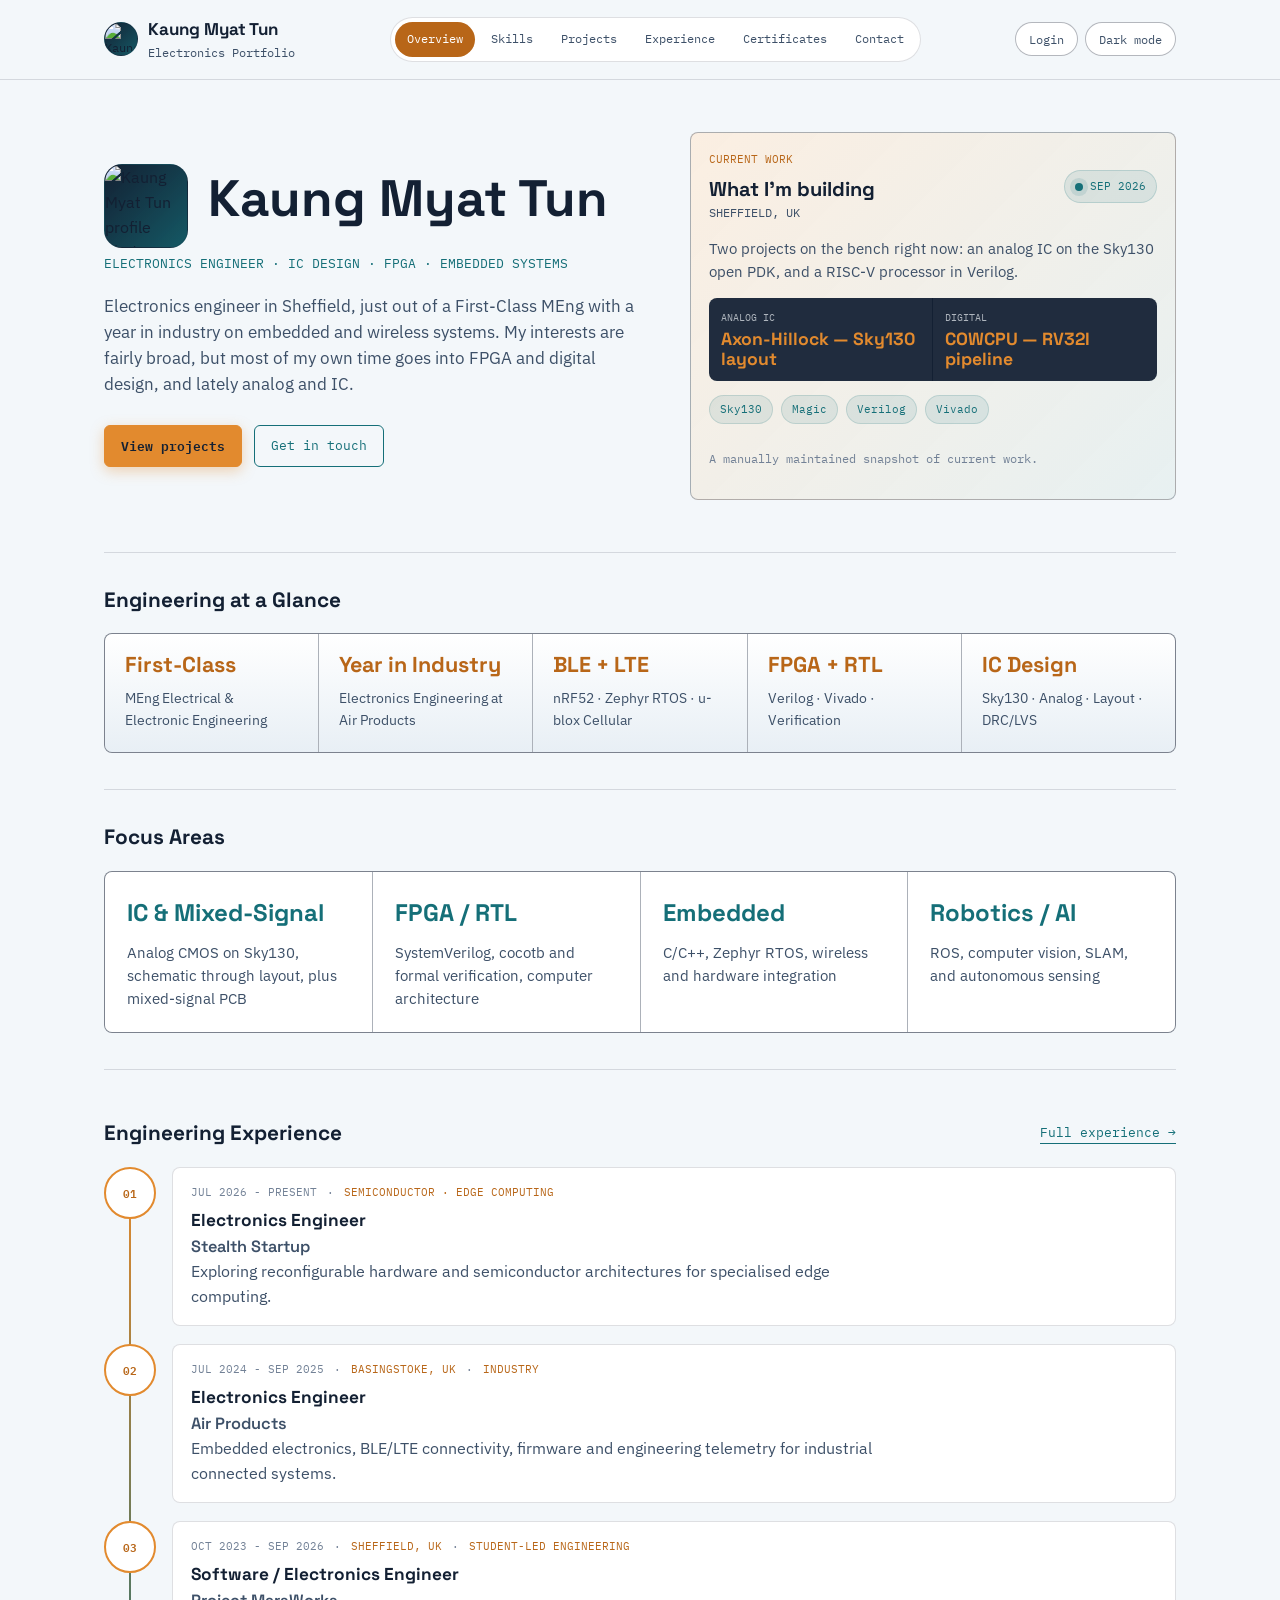
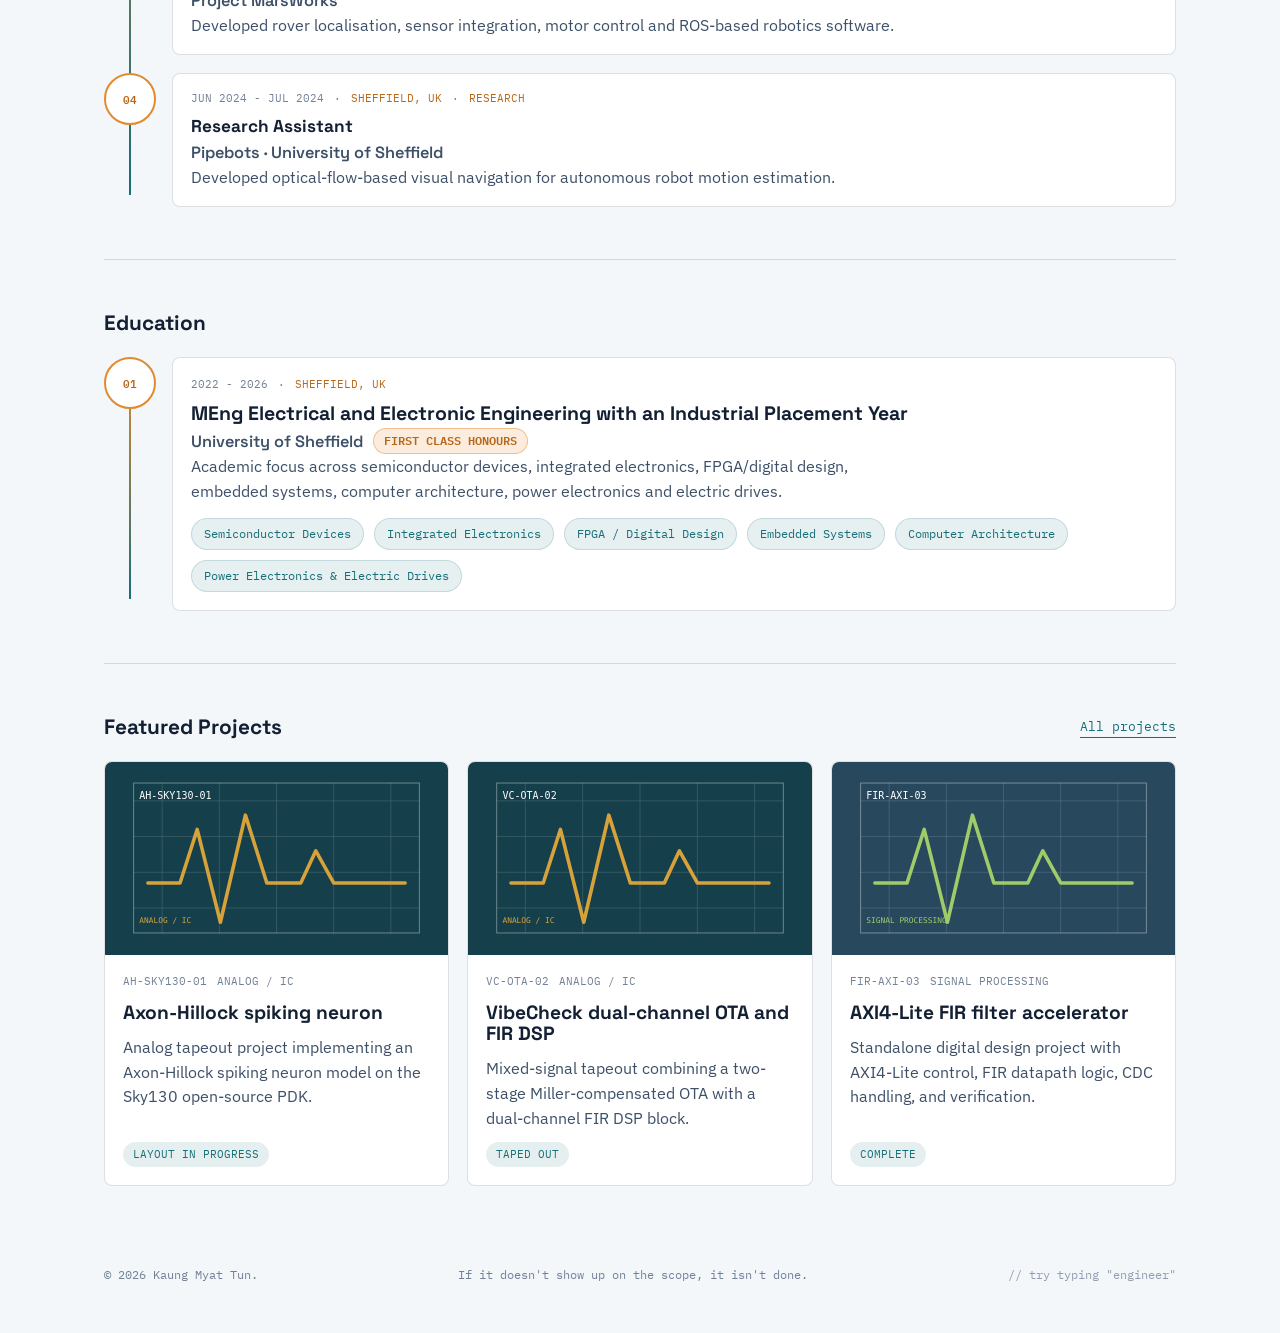
==== commit 7391af49: "Fix live content cache refresh" ====
--- a/index.html
+++ b/index.html
@@ -213,7 +213,7 @@
   <span class="footer-hint">// try typing "engineer"</span>
 </footer>
 
-<script src="data.js"></script>
-<script src="script.js"></script>
+<script src="data.js?v=20260913"></script>
+<script src="script.js?v=20260913"></script>
 </body>
 </html>
